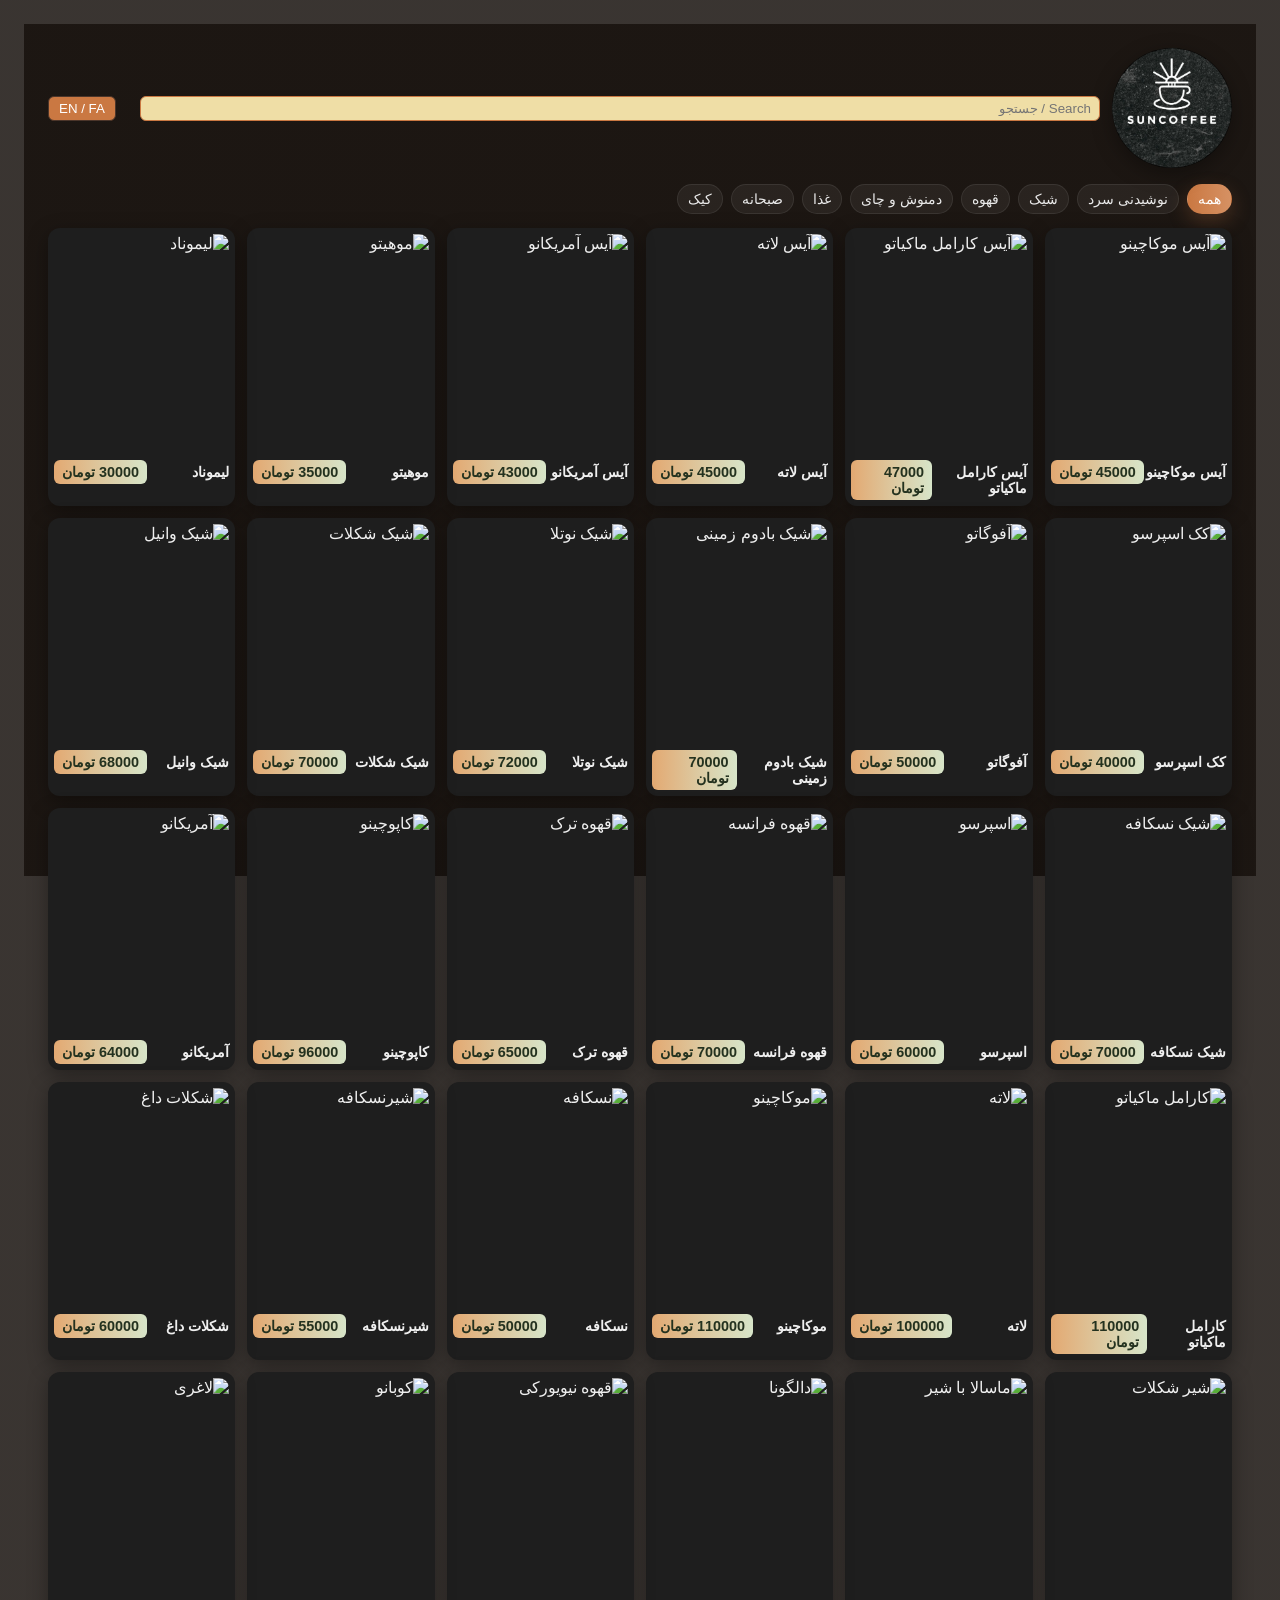
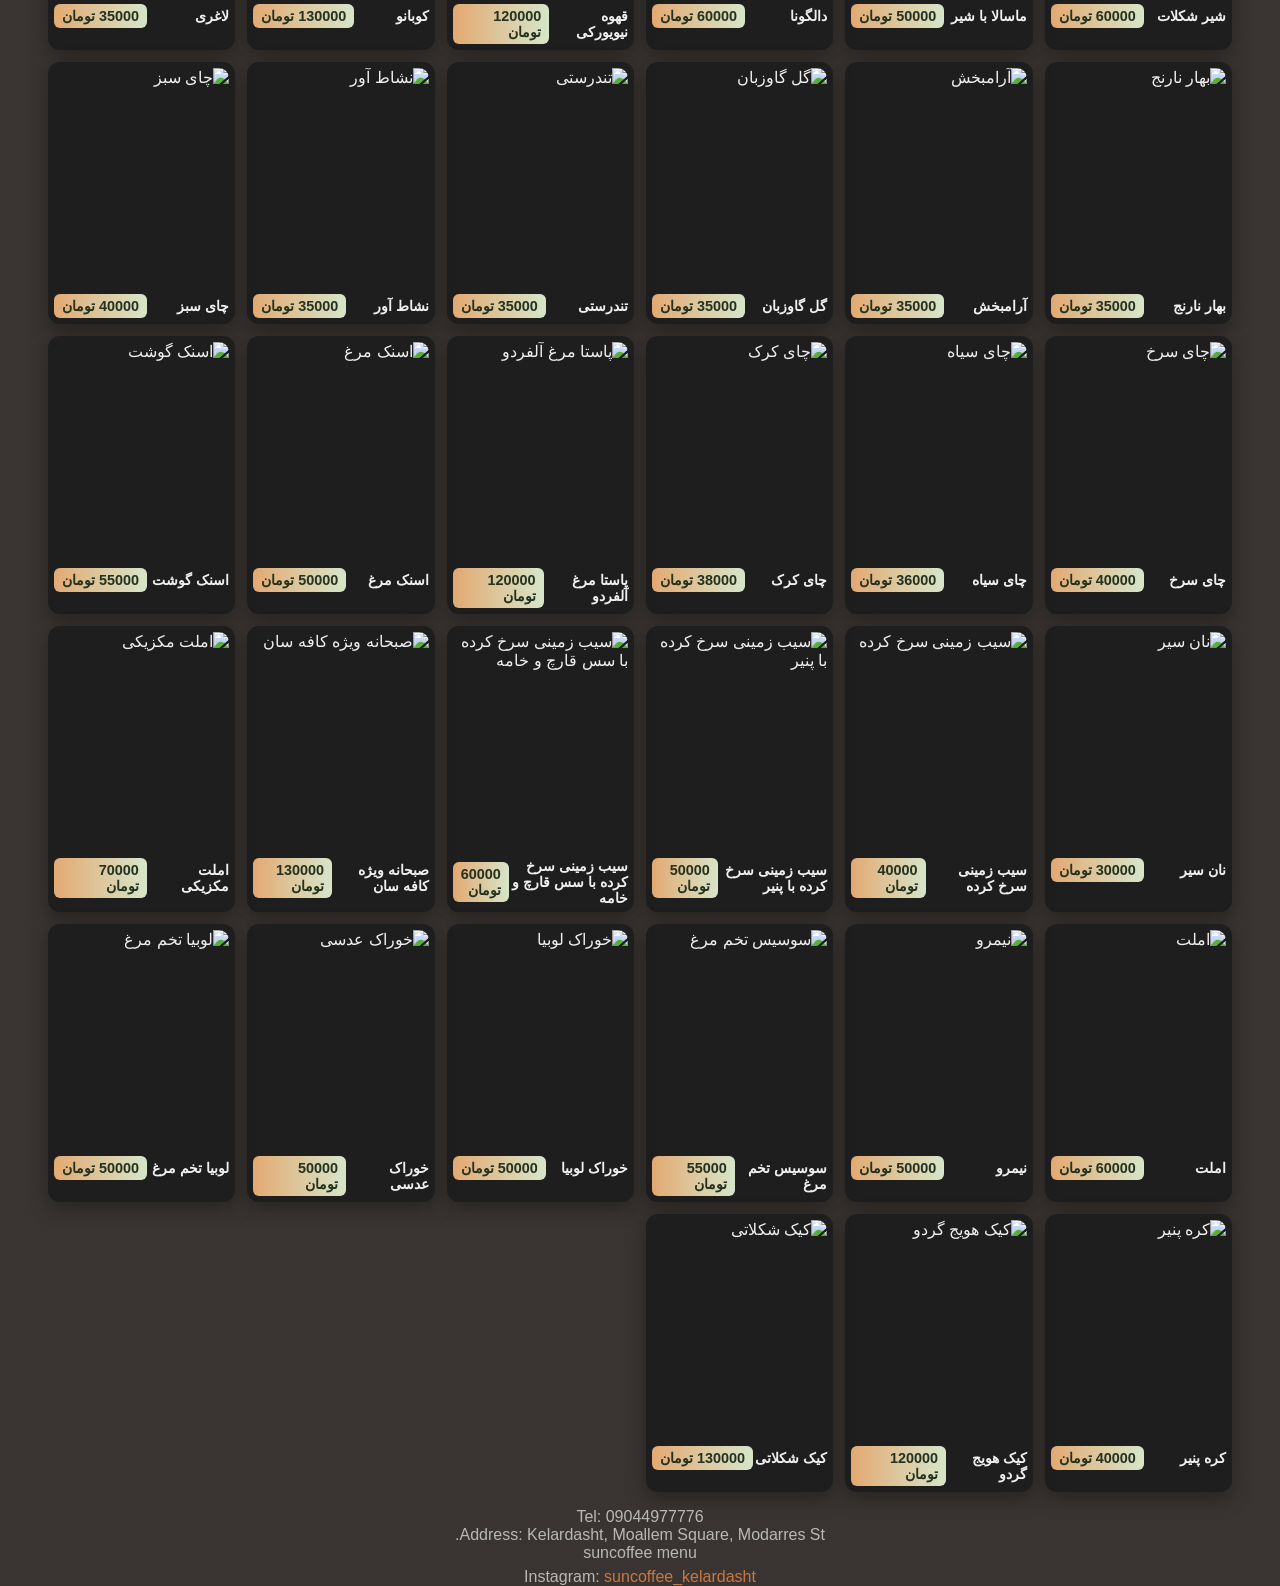
==== cafe menu final/index.html @ 5ab1ebdb "Add files via upload" ====
<!DOCTYPE html>
<html lang="fa" dir="rtl">
<head>
<meta charset="UTF-8">
<meta name="viewport" content="width=device-width, initial-scale=1.0">
<title>Suncoffee Menu</title>
<link rel="stylesheet" href="style.css">
</head>
<body>

<header class="top">
  <img src="images/logo.jpg" alt="SunCoffee Logo" class="logo">

  <input id="search" type="text" placeholder="Search / جستجو">
  
  <button id="langToggle">EN / FA</button>
</header>

<div class="category-row" id="cats">
  <div class="cat active" data-cat="all" data-cat-fa="همه" data-en="All">همه</div>
  <div class="cat" data-cat="cold" data-cat-fa="نوشیدنی سرد" data-en="Cold Drinks">نوشیدنی سرد</div>
  <div class="cat" data-cat="shake" data-cat-fa="شیک" data-en="Shake">شیک</div>
  <div class="cat" data-cat="coffee" data-cat-fa="قهوه" data-en="Coffee">قهوه</div>
  <div class="cat" data-cat="tea" data-cat-fa="دمنوش و چای" data-en="Tea">دمنوش و چای</div>
  <div class="cat" data-cat="food" data-cat-fa="غذا" data-en="Food">غذا</div>
  <div class="cat" data-cat="breakfast" data-cat-fa="صبحانه" data-en="Breakfast">صبحانه</div>
  <div class="cat" data-cat="cake" data-cat-fa="کیک" data-en="Cake">کیک</div>
</div>

<div class="grid" id="grid"></div>

<footer>
  <div>Tel: 09044977776</div>
  <div>Address: Kelardasht, Moallem Square, Modarres St.</div>
  <div>suncoffee menu</div>
  <div style="margin-top:6px;">
    Instagram: <a href="https://instagram.com/suncoffee_kelardasht" target="_blank" style="color:var(--tan); text-decoration:none;">suncoffee_kelardasht</a>
  </div>
</footer>

<script src="menu.js"></script>
</body>
</html>
---- cafe menu final/style.css ----
:root{
  --brown:#4B352A;
  --tan:#CA7842;
  --mint:#e3a972;
  --cream:#efdea6;
  --bg:#0f0f0f;
  --surface:#171717;
  --card:#1e1e1e;
  --muted:#cfcfcf;
  --text:#efefef;
  --shadow:0 6px 20px rgba(0,0,0,.35);
}

*{box-sizing:border-box}
html,body{
  height:100%;
  margin:0;
  padding:24px;
  font-family:Tahoma, "Segoe UI", Roboto, sans-serif;
  direction:rtl;
  color:var(--text);
  -webkit-font-smoothing:antialiased;
  background: linear-gradient(rgba(23,17,13,.85), rgba(23,17,13,.85)),
              url('images/coffee beans.jpg') no-repeat center center fixed;
  background-size: cover;
}

header.top{
  display:flex;
  align-items:center;
  justify-content:center;
  gap:12px;
  flex-wrap:wrap;
  margin-bottom:16px;
  position:relative;
}

header.top .logo{
  width:120px;
  height:120px;
  border-radius:60px;
  object-fit:cover;
  box-shadow:var(--shadow);
}

#search{
  margin-left:12px;
  padding:4px 8px;
  border-radius:6px;
  border:1px solid var(--tan);
  background-color: var(--cream);
  color: var(--brown);
  transition: all 0.3s ease;
  flex:1;
  min-width:150px;
}

#search:focus{
  outline:none;
  border-color: var(--mint);
  box-shadow:0 0 6px var(--mint);
}

#langToggle{
  background-color: var(--tan);
  color:#fff;
  border: 1px solid var(--brown);
  border-radius:6px;
  padding:4px 10px;
  cursor:pointer;
  transition: all 0.3s ease;
}

#langToggle:hover,
#search:hover{
  background-color: var(--brown);
  color: var(--cream);
  border-color: var(--mint);
}

.insta-btn{
  display:flex;
  align-items:center;
  gap:4px;
  background-color: #CA7842;
  color:#fff;
  border-radius:6px;
  padding:4px 8px;
  text-decoration:none;
  font-size:0.9rem;
  transition:0.3s;
}

.insta-btn img{
  width:20px;
  height:20px;
}

.insta-btn:hover{
  background-color: var(--brown);
  color: var(--cream);
}

.category-row{
  display:flex;
  gap:8px;
  flex-wrap:wrap;
  margin:6px 0 14px;
}

.cat{
  padding:6px 10px;
  border-radius:999px;
  background:rgba(255,255,255,0.06);
  cursor:pointer;
  border:1px solid rgba(255,255,255,.08);
  color:#eaeaea;
  font-size:0.9rem;
  transition: all 0.3s ease;
}

.cat:hover{background:rgba(255,255,255,.1)}

.cat.active{
  background:linear-gradient(90deg,var(--tan),#d69163);
  color:#fff;
  border-color:transparent;
  box-shadow:0 8px 20px rgba(202,120,66,.25);
}

.grid{
  display:grid;
  grid-template-columns:repeat(auto-fill,minmax(180px,1fr));
  gap:12px;
}

.card{
  background:var(--card);
  border-radius:12px;
  padding:6px;
  box-shadow:var(--shadow);
  overflow:hidden;
  transition:transform .3s ease, box-shadow .3s ease;
}

.card:hover{
  transform:translateY(-5px) scale(1.03);
  box-shadow:0 12px 25px rgba(0,0,0,.3);
}

.thumb{
  width:100%;
  height:220px;
  border-radius:10px;
  object-fit:cover;
  display:block;
}

.meta{
  display:flex;
  justify-content:space-between;
  align-items:center;
  margin-top:6px;
  font-size:0.9rem;
}

.title{font-weight:700}

.price{
  background:linear-gradient(90deg,var(--mint),#d7e5c9);
  padding:4px 8px;
  border-radius:6px;
  font-weight:700;
  color:#24321f;
}

footer{
  text-align:center;
  color:#b8b8b8;
  margin-top:16px;
}

@media (max-width:600px){
  body{padding:12px}
  .grid{grid-template-columns:1fr;gap:10px}
  .card{padding:6px}
  header.top{
    flex-direction:column;
    align-items:center;
  }
  #search{width:100%; flex:none; margin:6px 0}
  #langToggle{width:100%; margin:6px 0}
  .insta-btn{width:100%; justify-content:center; margin:6px 0;}
}
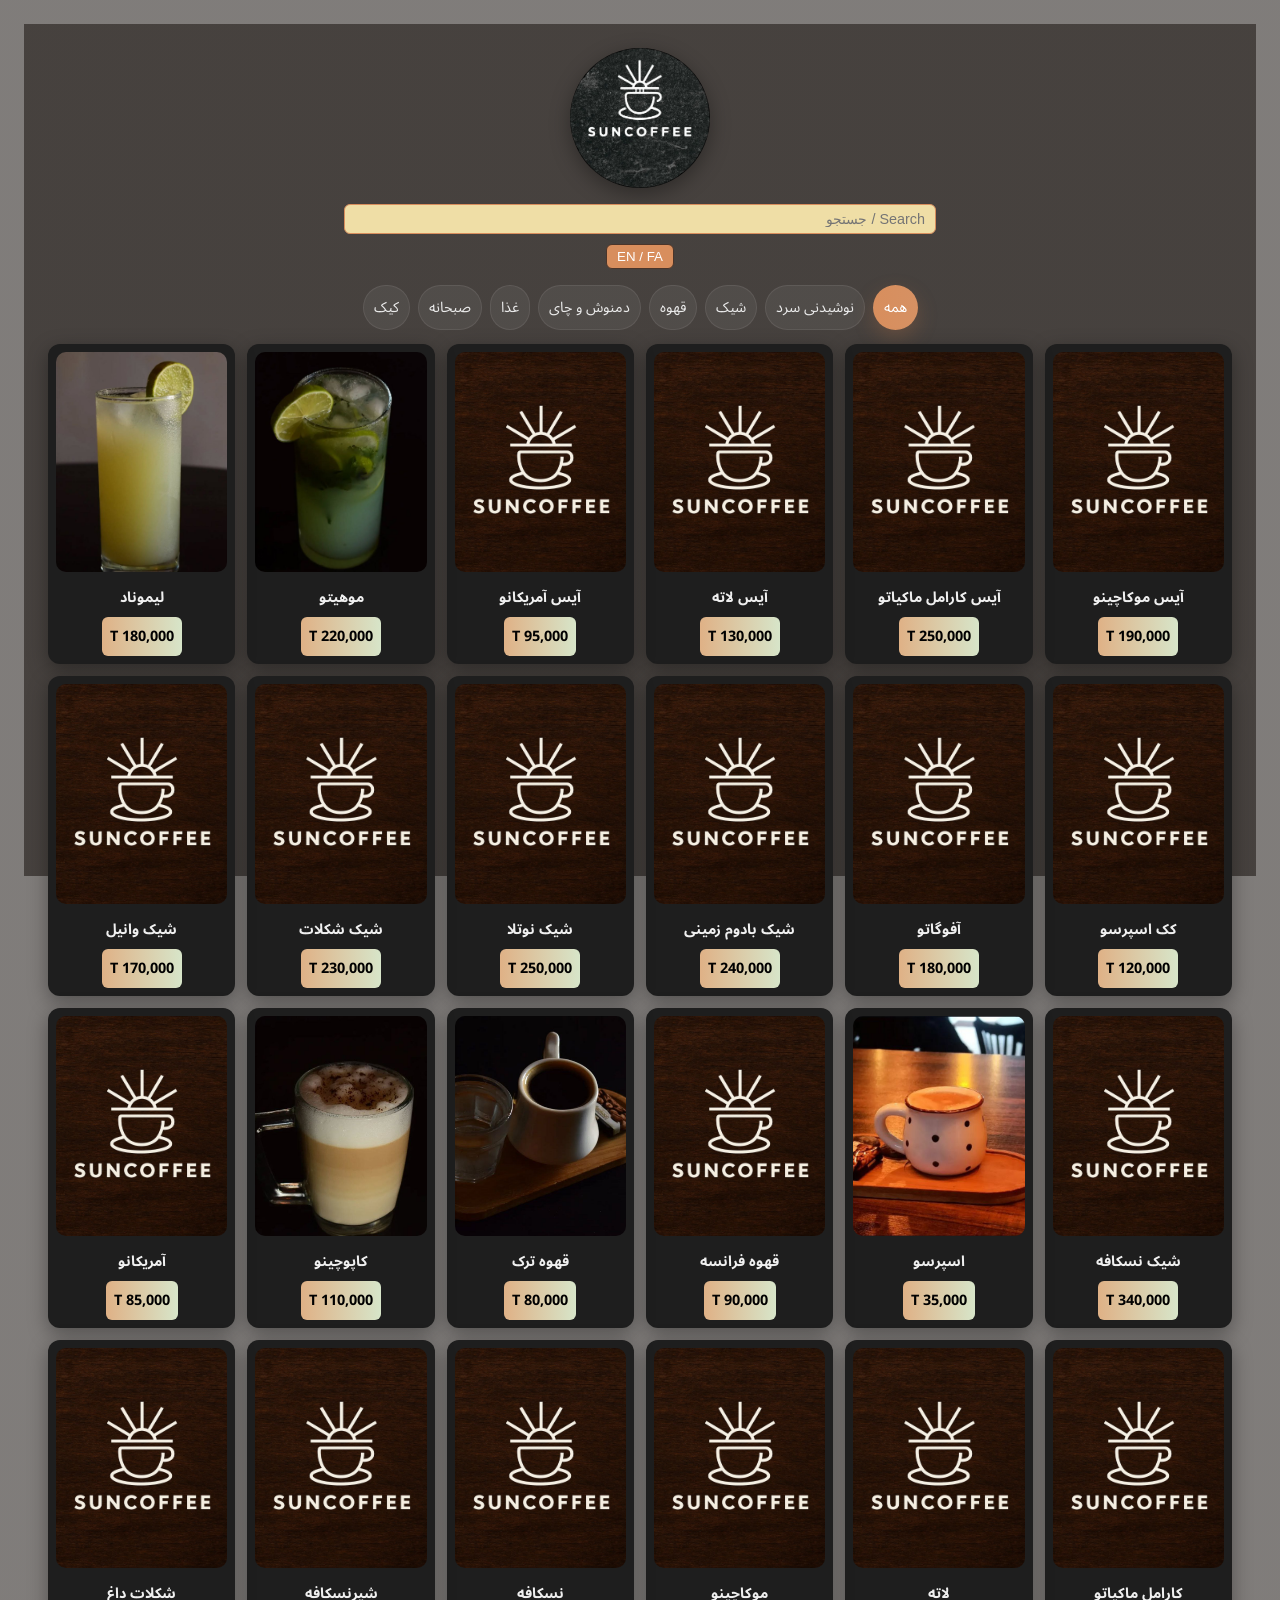
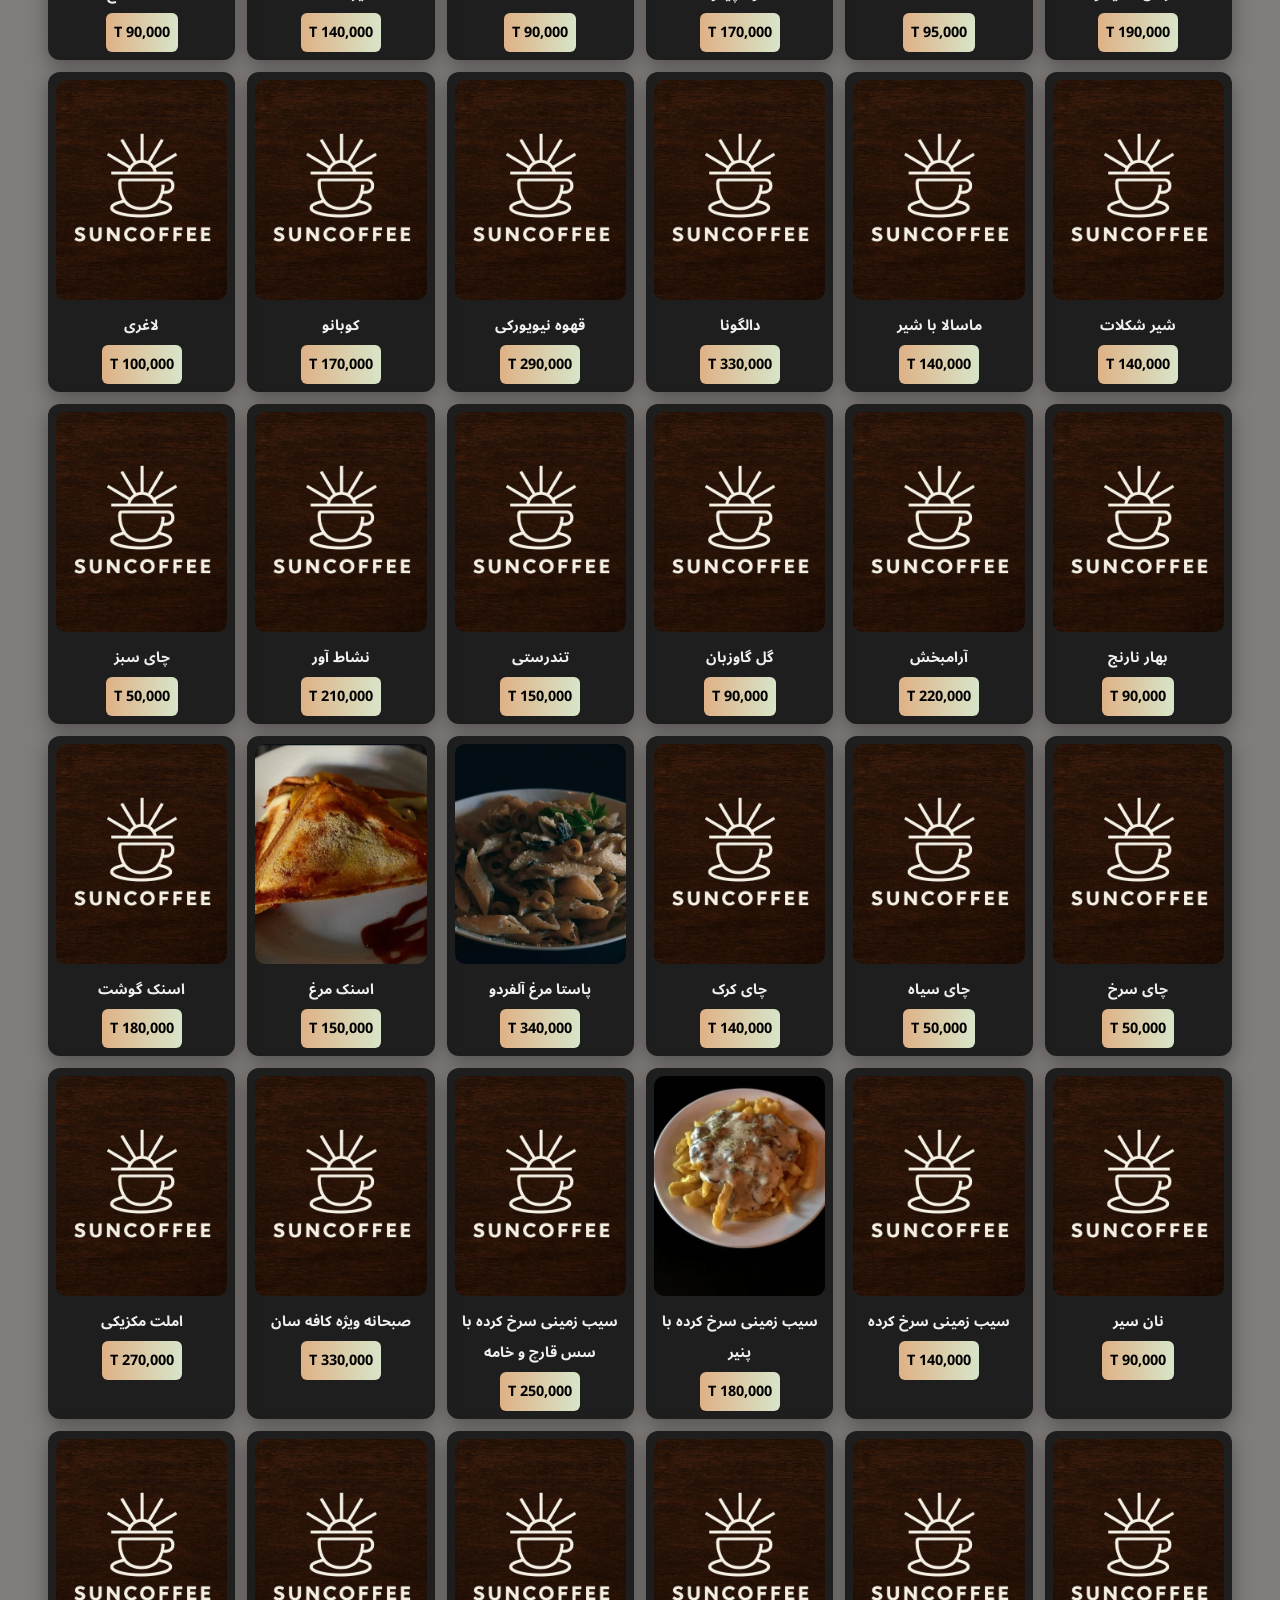
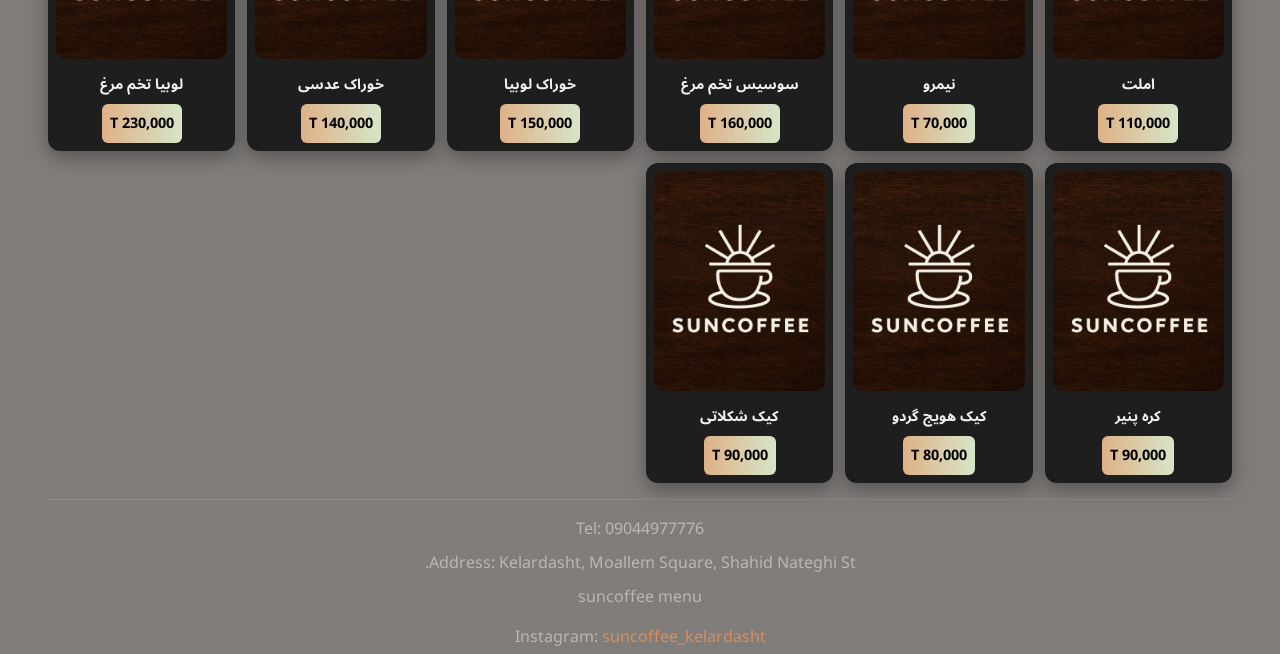
==== commit f5c4ba62: "Add files via upload" ====
--- a/cafe menu final/index.html
+++ b/cafe menu final/index.html
@@ -31,7 +31,7 @@
 
 <footer>
   <div>Tel: 09044977776</div>
-  <div>Address: Kelardasht, Moallem Square, Modarres St.</div>
+  <div>Address: Kelardasht, Moallem Square, Shahid Nateghi St.</div>
   <div>suncoffee menu</div>
   <div style="margin-top:6px;">
     Instagram: <a href="https://instagram.com/suncoffee_kelardasht" target="_blank" style="color:var(--tan); text-decoration:none;">suncoffee_kelardasht</a>
--- a/cafe menu final/style.css
+++ b/cafe menu final/style.css
@@ -1,194 +1,244 @@
-:root{
-  --brown:#4B352A;
-  --tan:#CA7842;
-  --mint:#e3a972;
-  --cream:#efdea6;
-  --bg:#0f0f0f;
-  --surface:#171717;
-  --card:#1e1e1e;
-  --muted:#cfcfcf;
-  --text:#efefef;
-  --shadow:0 6px 20px rgba(0,0,0,.35);
-}
-
-*{box-sizing:border-box}
-html,body{
-  height:100%;
-  margin:0;
-  padding:24px;
-  font-family:Tahoma, "Segoe UI", Roboto, sans-serif;
-  direction:rtl;
-  color:var(--text);
-  -webkit-font-smoothing:antialiased;
-  background: linear-gradient(rgba(23,17,13,.85), rgba(23,17,13,.85)),
-              url('images/coffee beans.jpg') no-repeat center center fixed;
+/* ===== Fonts ===== */
+@import url('https://fonts.googleapis.com/css2?family=Noto+Sans+Arabic:wght@400;700&display=swap');
+
+/* ===== Root Colors ===== */
+:root {
+  --brown: #4B352A;
+  --tan: #d88e5d;
+  --mint: #dfb186;
+  --cream: #efdea6;
+  --bg: #0f0f0f;
+  --surface: #171717;
+  --card: #1e1e1e;
+  --muted: #cfcfcf;
+  --text: #efefef;
+  --shadow: 0 6px 20px rgba(0, 0, 0, .35);
+}
+
+/* ===== Reset ===== */
+* {
+  box-sizing: border-box;
+}
+html,
+body {
+  height: 100%;
+  margin: 0;
+  padding: 24px;
+  font-family: 'Noto Sans Arabic', Tahoma, "Segoe UI", Roboto, sans-serif;
+  direction: rtl;
+  color: var(--text);
+  -webkit-font-smoothing: antialiased;
+  background: linear-gradient(rgba(23, 17, 13, .55), rgba(23, 17, 13, .55)),
+    url('images/coffee beans.jpg') no-repeat center center fixed;
   background-size: cover;
 }
 
-header.top{
-  display:flex;
-  align-items:center;
-  justify-content:center;
-  gap:12px;
-  flex-wrap:wrap;
-  margin-bottom:16px;
-  position:relative;
-}
-
-header.top .logo{
-  width:120px;
-  height:120px;
-  border-radius:60px;
-  object-fit:cover;
-  box-shadow:var(--shadow);
-}
-
-#search{
-  margin-left:12px;
-  padding:4px 8px;
-  border-radius:6px;
-  border:1px solid var(--tan);
+/* ===== Header ===== */
+header.top {
+  display: flex;
+  flex-direction: column;
+  align-items: center;
+  justify-content: center;
+  gap: 10px;
+  margin-bottom: 16px;
+  position: relative;
+}
+
+header.top .logo {
+  width: 140px;
+  height: 140px;
+  border-radius: 70px;
+  object-fit: cover;
+  box-shadow: var(--shadow);
+}
+
+#search {
+  width: 50%;
+  min-width: 180px;
+  margin-top: 6px;
+  padding: 6px 10px;
+  border-radius: 6px;
+  border: 1px solid var(--tan);
   background-color: var(--cream);
   color: var(--brown);
   transition: all 0.3s ease;
-  flex:1;
-  min-width:150px;
-}
-
-#search:focus{
-  outline:none;
+  font-size: 0.9rem;
+}
+
+#search:focus {
+  outline: none;
   border-color: var(--mint);
-  box-shadow:0 0 6px var(--mint);
-}
-
-#langToggle{
+  box-shadow: 0 0 6px var(--mint);
+}
+
+#langToggle {
   background-color: var(--tan);
-  color:#fff;
+  color: #fff;
   border: 1px solid var(--brown);
-  border-radius:6px;
-  padding:4px 10px;
-  cursor:pointer;
+  border-radius: 6px;
+  padding: 4px 10px;
+  cursor: pointer;
   transition: all 0.3s ease;
 }
 
 #langToggle:hover,
-#search:hover{
+#search:hover {
   background-color: var(--brown);
   color: var(--cream);
   border-color: var(--mint);
 }
 
-.insta-btn{
-  display:flex;
-  align-items:center;
-  gap:4px;
+/* ===== Instagram Button ===== */
+.insta-btn {
+  display: flex;
+  align-items: center;
+  gap: 4px;
   background-color: #CA7842;
-  color:#fff;
-  border-radius:6px;
-  padding:4px 8px;
-  text-decoration:none;
-  font-size:0.9rem;
-  transition:0.3s;
-}
-
-.insta-btn img{
-  width:20px;
-  height:20px;
-}
-
-.insta-btn:hover{
+  color: #fff;
+  border-radius: 6px;
+  padding: 4px 8px;
+  text-decoration: none;
+  font-size: 0.9rem;
+  transition: 0.3s;
+}
+
+.insta-btn img {
+  width: 20px;
+  height: 20px;
+}
+
+.insta-btn:hover {
   background-color: var(--brown);
   color: var(--cream);
 }
 
-.category-row{
-  display:flex;
-  gap:8px;
-  flex-wrap:wrap;
-  margin:6px 0 14px;
-}
-
-.cat{
-  padding:6px 10px;
-  border-radius:999px;
-  background:rgba(255,255,255,0.06);
-  cursor:pointer;
-  border:1px solid rgba(255,255,255,.08);
-  color:#eaeaea;
-  font-size:0.9rem;
+/* ===== Categories ===== */
+.category-row {
+  display: flex;
+  gap: 8px;
+  flex-wrap: wrap;
+  margin: 6px 0 14px;
+  justify-content: center;
+}
+
+.cat {
+  padding: 6px 10px;
+  border-radius: 999px;
+  background: rgba(255, 255, 255, 0.06);
+  cursor: pointer;
+  border: 1px solid rgba(255, 255, 255, .08);
+  color: #eaeaea;
+  font-size: 0.9rem;
   transition: all 0.3s ease;
 }
 
-.cat:hover{background:rgba(255,255,255,.1)}
-
-.cat.active{
-  background:linear-gradient(90deg,var(--tan),#d69163);
-  color:#fff;
-  border-color:transparent;
-  box-shadow:0 8px 20px rgba(202,120,66,.25);
-}
-
-.grid{
-  display:grid;
-  grid-template-columns:repeat(auto-fill,minmax(180px,1fr));
-  gap:12px;
-}
-
-.card{
-  background:var(--card);
-  border-radius:12px;
-  padding:6px;
-  box-shadow:var(--shadow);
-  overflow:hidden;
-  transition:transform .3s ease, box-shadow .3s ease;
-}
-
-.card:hover{
-  transform:translateY(-5px) scale(1.03);
-  box-shadow:0 12px 25px rgba(0,0,0,.3);
-}
-
-.thumb{
-  width:100%;
-  height:220px;
-  border-radius:10px;
-  object-fit:cover;
-  display:block;
-}
-
-.meta{
-  display:flex;
-  justify-content:space-between;
-  align-items:center;
-  margin-top:6px;
-  font-size:0.9rem;
-}
-
-.title{font-weight:700}
-
-.price{
-  background:linear-gradient(90deg,var(--mint),#d7e5c9);
-  padding:4px 8px;
-  border-radius:6px;
-  font-weight:700;
-  color:#24321f;
-}
-
-footer{
-  text-align:center;
-  color:#b8b8b8;
-  margin-top:16px;
-}
-
-@media (max-width:600px){
-  body{padding:12px}
-  .grid{grid-template-columns:1fr;gap:10px}
-  .card{padding:6px}
-  header.top{
-    flex-direction:column;
-    align-items:center;
-  }
-  #search{width:100%; flex:none; margin:6px 0}
-  #langToggle{width:100%; margin:6px 0}
-  .insta-btn{width:100%; justify-content:center; margin:6px 0;}
-}
+.cat:hover {
+  background: rgba(255, 255, 255, .1);
+}
+
+.cat.active {
+  background: linear-gradient(90deg, var(--tan), #d69163);
+  color: #fff;
+  border-color: transparent;
+  box-shadow: 0 8px 20px rgba(202, 120, 66, .25);
+}
+
+/* ===== Grid & Cards ===== */
+.grid {
+  display: grid;
+  grid-template-columns: repeat(auto-fill, minmax(180px, 1fr));
+  gap: 12px;
+}
+
+.card {
+  background: var(--card);
+  border-radius: 12px;
+  padding: 8px;
+  box-shadow: var(--shadow);
+  overflow: hidden;
+  transition: transform .3s ease, box-shadow .3s ease;
+  display: flex;
+  flex-direction: column;
+  font-family: 'Noto Sans Arabic', sans-serif;
+}
+
+.card:hover {
+  transform: translateY(-5px) scale(1.03);
+  box-shadow: 0 12px 25px rgba(0, 0, 0, .3);
+}
+
+.thumb {
+  width: 100%;
+  height: 220px;
+  border-radius: 10px;
+  object-fit: cover;
+  display: block;
+}
+
+.meta {
+  display: flex;
+  flex-direction: column;
+  align-items: center;
+  justify-content: center;
+  gap: 4px;
+  margin-top: 6px;
+  font-size: 0.9rem;
+}
+
+/* ===== Swap Item Name and Price ===== */
+.title {
+  font-weight: 700;
+  text-align: center;
+  margin-top: 4px;
+  order: -1; /* اسم آیتم بالای قیمت */
+}
+
+.price {
+  background: linear-gradient(90deg, var(--mint), #d7e5c9);
+  padding: 4px 8px;
+  border-radius: 6px;
+  font-weight: 700;
+  color: #010101;
+  text-align: center;
+  order: 1; /* قیمت پایین */
+}
+
+/* ===== Footer ===== */
+footer {
+  text-align: center;
+  color: #b8b8b8;
+  margin-top: 16px;
+  padding-top: 12px;
+  border-top: 1px solid rgba(255, 255, 255, .1);
+}
+
+/* ===== Responsive ===== */
+@media (max-width: 600px) {
+  body {
+    padding: 12px;
+  }
+  .grid {
+    grid-template-columns: 1fr;
+    gap: 10px;
+  }
+  .card {
+    padding: 6px;
+  }
+  header.top .logo {
+    width: 120px;
+    height: 120px;
+  }
+  #search {
+    width: 100%;
+    margin: 6px 0;
+  }
+  #langToggle {
+    width: 100%;
+    margin: 6px 0;
+  }
+  .insta-btn {
+    width: 100%;
+    justify-content: center;
+    margin: 6px 0;
+  }
+}
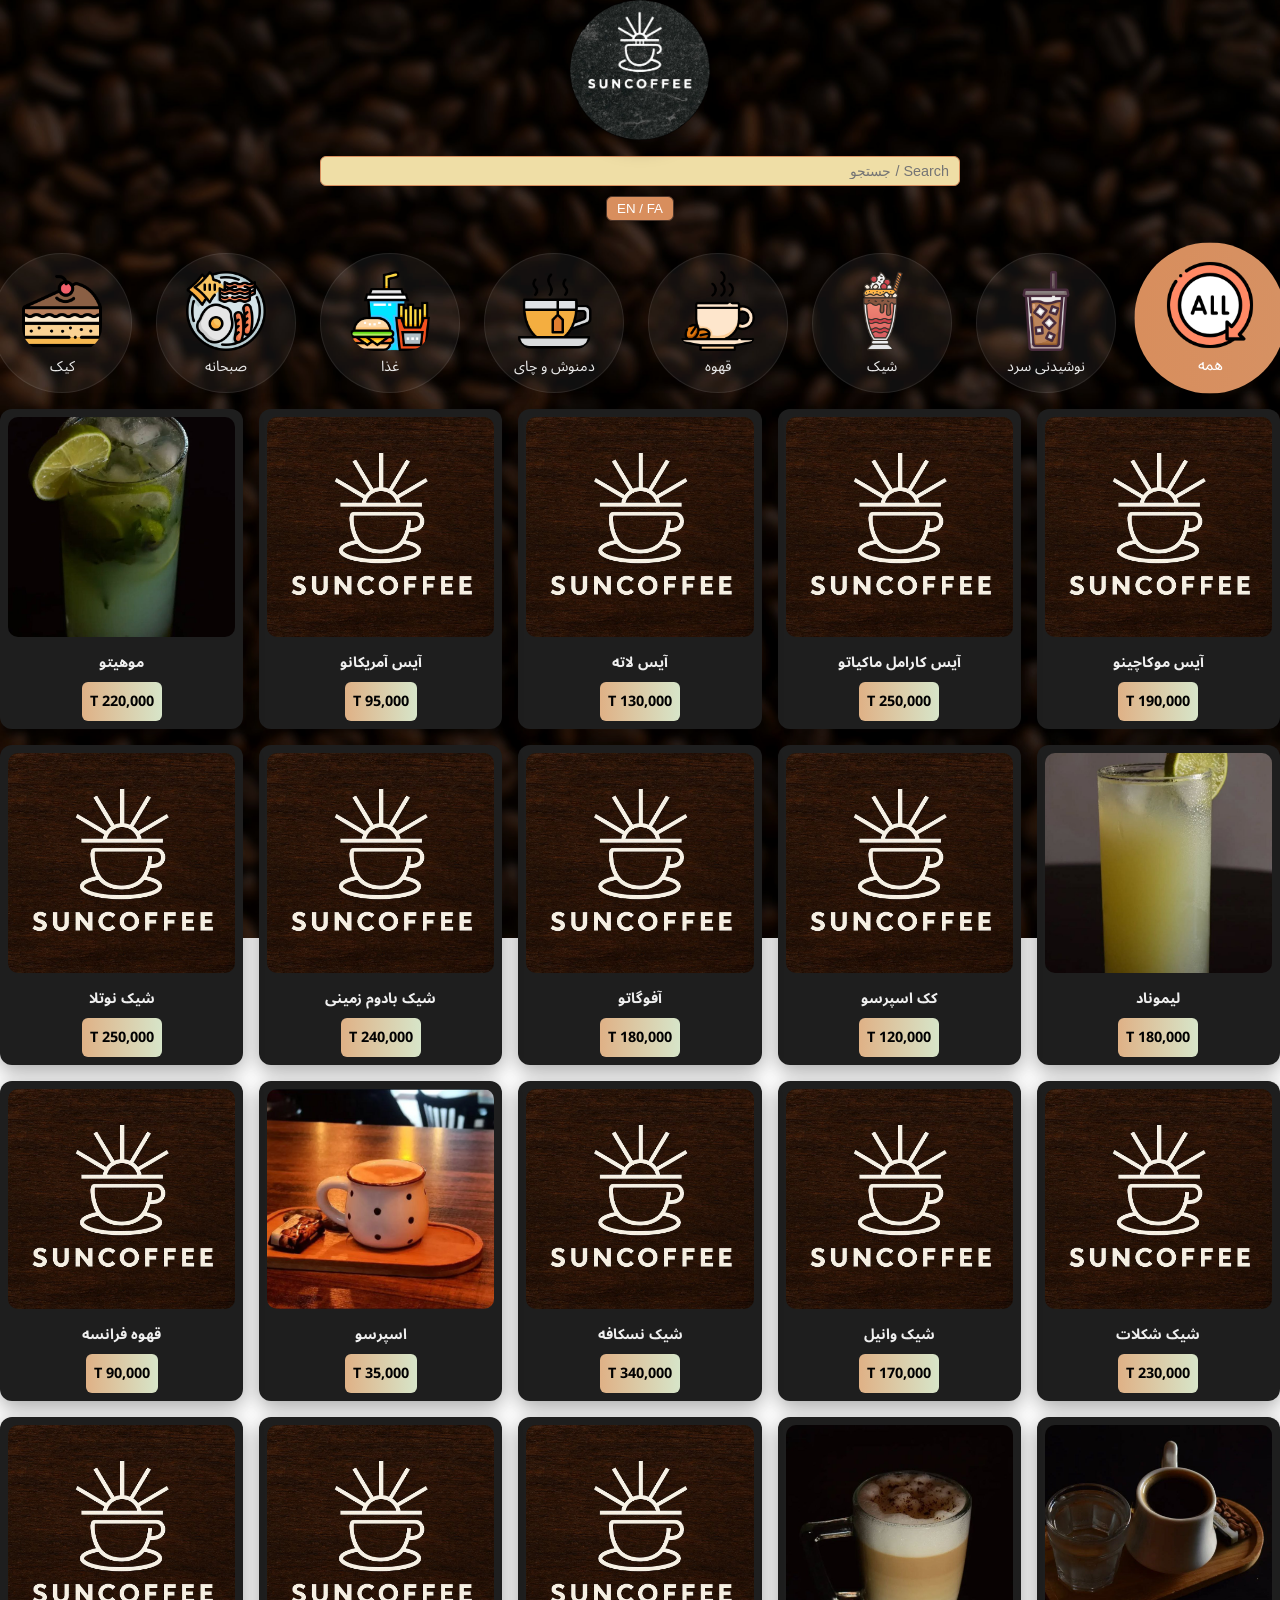
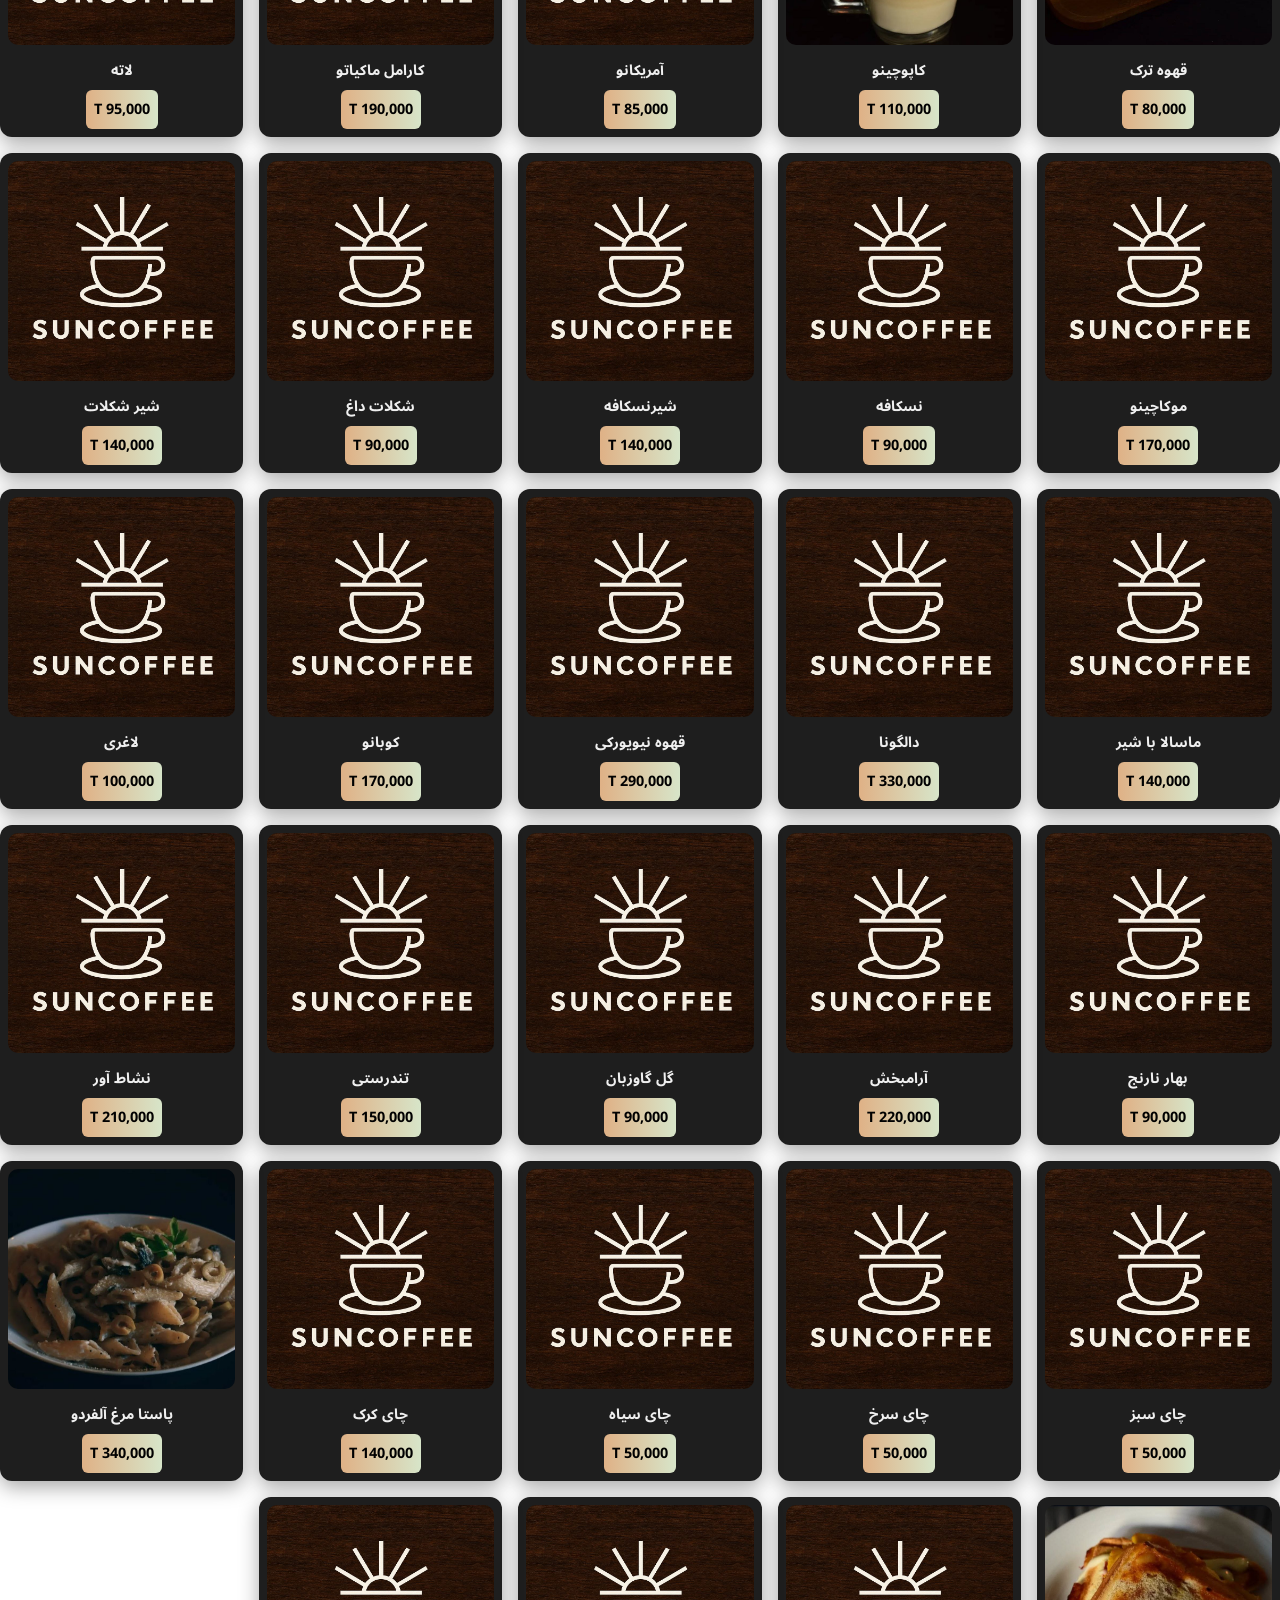
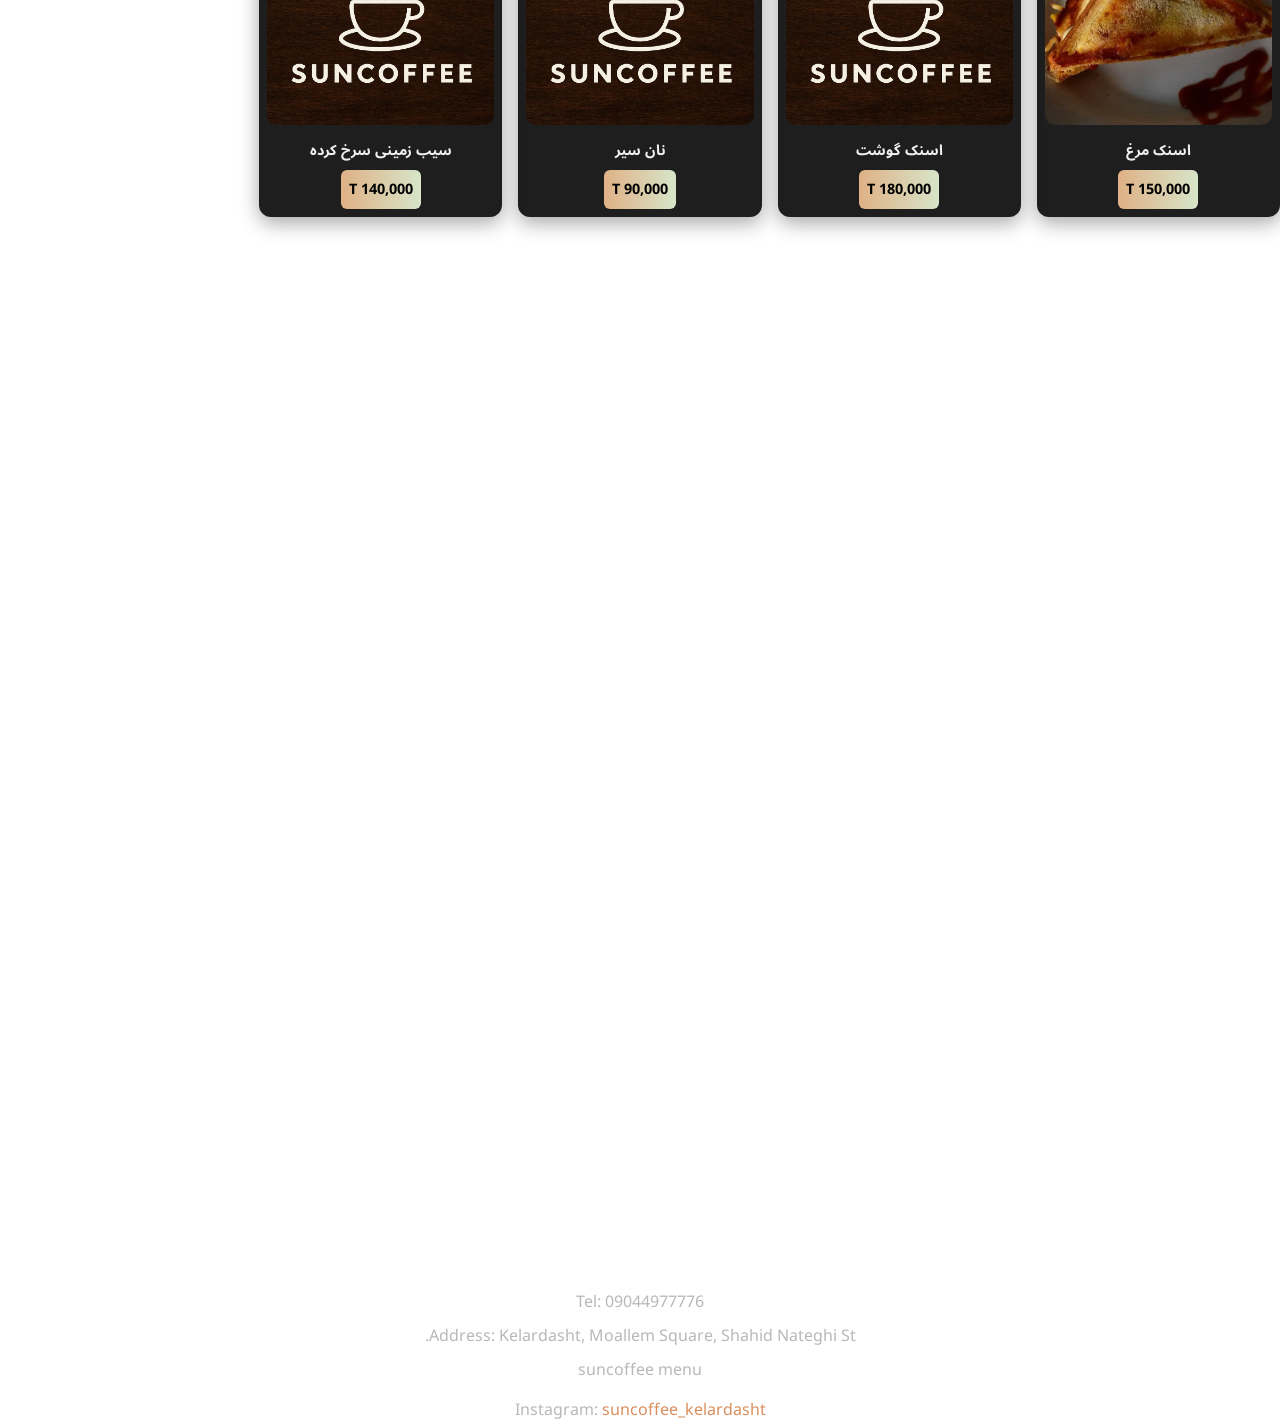
==== commit 8d57cd9d: "Add files via upload" ====
--- a/cafe menu final/index.html
+++ b/cafe menu final/index.html
@@ -17,14 +17,45 @@
 </header>
 
 <div class="category-row" id="cats">
-  <div class="cat active" data-cat="all" data-cat-fa="همه" data-en="All">همه</div>
-  <div class="cat" data-cat="cold" data-cat-fa="نوشیدنی سرد" data-en="Cold Drinks">نوشیدنی سرد</div>
-  <div class="cat" data-cat="shake" data-cat-fa="شیک" data-en="Shake">شیک</div>
-  <div class="cat" data-cat="coffee" data-cat-fa="قهوه" data-en="Coffee">قهوه</div>
-  <div class="cat" data-cat="tea" data-cat-fa="دمنوش و چای" data-en="Tea">دمنوش و چای</div>
-  <div class="cat" data-cat="food" data-cat-fa="غذا" data-en="Food">غذا</div>
-  <div class="cat" data-cat="breakfast" data-cat-fa="صبحانه" data-en="Breakfast">صبحانه</div>
-  <div class="cat" data-cat="cake" data-cat-fa="کیک" data-en="Cake">کیک</div>
+  <div class="cat active" data-cat="all" data-cat-fa="همه" data-en="All">
+    <img src="images/logo-all.png" alt="logo" class="cat-logo">
+    <span class="cat-text">همه</span>
+  </div>
+
+  <div class="cat" data-cat="cold" data-cat-fa="نوشیدنی سرد" data-en="Cold Drinks">
+    <img src="images/logo-cold.png" alt="logo" class="cat-logo">
+    <span class="cat-text">نوشیدنی سرد</span>
+  </div>
+
+  <div class="cat" data-cat="shake" data-cat-fa="شیک" data-en="Shake">
+    <img src="images/logo-shake.png" alt="logo" class="cat-logo">
+    <span class="cat-text">شیک</span>
+  </div>
+
+  <div class="cat" data-cat="coffee" data-cat-fa="قهوه" data-en="Coffee">
+    <img src="images/logo-coffee.png" alt="logo" class="cat-logo">
+    <span class="cat-text">قهوه</span>
+  </div>
+
+  <div class="cat" data-cat="tea" data-cat-fa="دمنوش و چای" data-en="Tea">
+    <img src="images/logo-tea.png" alt="logo" class="cat-logo">
+    <span class="cat-text">دمنوش و چای</span>
+  </div>
+
+  <div class="cat" data-cat="food" data-cat-fa="غذا" data-en="Food">
+    <img src="images/logo-food.png" alt="logo" class="cat-logo">
+    <span class="cat-text">غذا</span>
+  </div>
+
+  <div class="cat" data-cat="breakfast" data-cat-fa="صبحانه" data-en="Breakfast">
+    <img src="images/logo-breakfast.png" alt="logo" class="cat-logo">
+    <span class="cat-text">صبحانه</span>
+  </div>
+
+  <div class="cat" data-cat="cake" data-cat-fa="کیک" data-en="Cake">
+    <img src="images/logo-cake.png" alt="logo" class="cat-logo">
+    <span class="cat-text">کیک</span>
+  </div>
 </div>
 
 <div class="grid" id="grid"></div>
@@ -40,4 +71,4 @@
 
 <script src="menu.js"></script>
 </body>
-</html>
+</html> 
--- a/cafe menu final/style.css
+++ b/cafe menu final/style.css
@@ -7,6 +7,7 @@
   --tan: #d88e5d;
   --mint: #dfb186;
   --cream: #efdea6;
+
   --bg: #0f0f0f;
   --surface: #171717;
   --card: #1e1e1e;
@@ -19,19 +20,36 @@
 * {
   box-sizing: border-box;
 }
-html,
-body {
-  height: 100%;
+html, body {
   margin: 0;
-  padding: 24px;
+  padding: 0;
+  min-height: 100vh; /* ← مهم: حداقل ارتفاع صفحه */
   font-family: 'Noto Sans Arabic', Tahoma, "Segoe UI", Roboto, sans-serif;
   direction: rtl;
   color: var(--text);
   -webkit-font-smoothing: antialiased;
-  background: linear-gradient(rgba(23, 17, 13, .55), rgba(23, 17, 13, .55)),
-    url('images/coffee beans.jpg') no-repeat center center fixed;
+  background: url('images/coffee beans.jpg') no-repeat center center fixed;
   background-size: cover;
-}
+  overflow-x: hidden; /* جلوگیری از اسکرول افقی */
+}
+
+/* Gradient overlay */
+body::before {
+  content: "";
+  position: fixed; /* ثابت روی صفحه */
+  top: 0;
+  left: 0;
+  right: 0;
+  bottom: 0;
+  background: rgba(23, 17, 13, 0.55);
+  z-index: -1;
+}
+
+/* Container برای padding داخلی */
+.container {
+  padding: 24px;
+}
+
 
 /* ===== Header ===== */
 header.top {
@@ -49,12 +67,29 @@
   height: 140px;
   border-radius: 70px;
   object-fit: cover;
-  box-shadow: var(--shadow);
-}
+  box-shadow: 0 6px 20px rgba(0, 0, 0, 0.35); /* سایه اصلی */
+  position: relative;
+}
+
+/* لایه glow پشت لوگو */
+header.top .logo::after {
+  content: "";
+  position: absolute;
+  top: 50%;
+  left: 50%;
+  transform: translate(-50%, -50%);
+  width: 160px; /* کمی بزرگتر از لوگو */
+  height: 160px;
+  border-radius: 50%;
+  background: rgba(216, 142, 93, 0.3); /* رنگ دلخواه برای glow */
+  z-index: -1; /* پشت لوگو */
+  filter: blur(20px); /* محو کردن glow */
+}
+
 
 #search {
   width: 50%;
-  min-width: 180px;
+  min-width: 400px;
   margin-top: 6px;
   padding: 6px 10px;
   border-radius: 6px;
@@ -64,6 +99,9 @@
   transition: all 0.3s ease;
   font-size: 0.9rem;
 }
+#search {
+  caret-color: transparent; /* مخفی کردن caret */
+}
 
 #search:focus {
   outline: none;
@@ -113,13 +151,96 @@
 }
 
 /* ===== Categories ===== */
+/* ===== دسته‌ها / Categories ===== */
 .category-row {
   display: flex;
-  gap: 8px;
-  flex-wrap: wrap;
-  margin: 6px 0 14px;
+  gap: 24px;               /* فاصله بین کارت‌ها */
+  overflow-x: auto;        /* اسکرول فعال باشه */
+  padding: 16px 0;
+  -webkit-overflow-scrolling: touch;
+  scrollbar-width: none;   /* Firefox */
+}
+
+/* مخفی کردن scrollbar برای Webkit (Chrome, Safari) */
+.category-row::-webkit-scrollbar {
+  display: none;
+}
+
+
+.category-row::-webkit-scrollbar-thumb {
+  background: var(--tan);
+  border-radius: 3px;
+}
+
+.category-row::-webkit-scrollbar-track {
+  background: rgba(255,255,255,0.05);
+}
+
+/* هر کارت دایره‌ای */
+.cat {
+  flex: 0 0 auto;
+  width: 140px;             /* دایره بزرگتر */
+  height: 140px;
+  border-radius: 50%;
+  background: rgba(255,255,255,0.06);
+  border: 1px solid rgba(255,255,255,0.08);
+  display: flex;
+  flex-direction: column;
+  align-items: center;
   justify-content: center;
-}
+  gap: 8px;                 /* فاصله بین لوگو و متن */
+  padding: 10px;
+  box-sizing: border-box;
+  cursor: pointer;
+  transition: all 0.3s ease;
+  overflow: hidden;          /* متن از دایره بیرون نزنه */
+  text-align: center;
+}
+
+/* افکت hover و active */
+.cat:hover,
+.cat.active {
+  transform: translateY(-3px) scale(1.05);
+  box-shadow: 0 12px 25px rgba(0,0,0,0.3);
+  background: linear-gradient(90deg, var(--tan), #d69163);
+  color: #fff;
+}
+
+/* لوگو داخل کارت */
+.cat-logo {
+  width: 80px;       /* لوگو بزرگتر */
+  height: 80px;
+  border-radius: 30%;
+  object-fit: cover;
+  display: block;
+  margin: 0 auto;
+}
+
+/* متن داخل دایره */
+.cat-text {
+  font-size: 0.9rem; 
+  line-height: 1.1;
+  max-width: 100%;      /* متن داخل دایره */
+  word-break: break-word;
+  overflow: hidden;
+}
+
+/* برای container که scroll عمودی داشته باشه */
+.cat-container {
+  display: flex;
+  flex-direction: column;
+  overflow-y: auto;
+  max-height: 400px; /* ارتفاع container */
+  padding-right: 5px; /* فاصله از اسکرول */
+}
+
+.cat.active {
+  transform: translateY(-3px) scale(1.03);
+  box-shadow: 0 12px 25px rgba(0,0,0,0.3);
+  background: linear-gradient(90deg, var(--tan), #d69163);
+  color: #fff;
+}
+
 
 .cat {
   padding: 6px 10px;
@@ -131,6 +252,21 @@
   font-size: 0.9rem;
   transition: all 0.3s ease;
 }
+/* ===== Hover / Active روی دسته‌ها ===== */
+.cat:hover,
+.cat.active {
+  transform: translateY(-3px) scale(1.02);
+  box-shadow: 0 12px 25px rgba(0,0,0,0.3);
+  background: linear-gradient(90deg, var(--tan), #d69163);
+  color: #fff;
+  transition: transform 0.3s ease, box-shadow 0.3s ease, background 0.3s ease;
+}
+
+/* ===== Categories / حذف مستطیل آبی روی موبایل و focus ===== */
+.cat, button, input {
+  outline: none; /* حذف دور کلیک */
+  -webkit-tap-highlight-color: transparent; /* حذف رنگ آبی روی موبایل */
+}
 
 .cat:hover {
   background: rgba(255, 255, 255, .1);
@@ -146,27 +282,48 @@
 /* ===== Grid & Cards ===== */
 .grid {
   display: grid;
-  grid-template-columns: repeat(auto-fill, minmax(180px, 1fr));
-  gap: 12px;
-}
-
+  grid-template-columns: repeat(auto-fill, minmax(220px, 1fr)); /* کارت ثابت */
+  gap: 16px;
+}
+
+
+/* ===== Grid & Cards ===== */
+.grid {
+  display: grid;
+  grid-template-columns: repeat(auto-fill, minmax(220px, 1fr));
+  gap: 16px;
+}
+/* ===== کارت‌ها ===== */
 .card {
   background: var(--card);
   border-radius: 12px;
   padding: 8px;
   box-shadow: var(--shadow);
   overflow: hidden;
-  transition: transform .3s ease, box-shadow .3s ease;
   display: flex;
   flex-direction: column;
   font-family: 'Noto Sans Arabic', sans-serif;
-}
-
+  transition: transform 0.3s ease, box-shadow 0.3s ease, opacity 0.3s ease;
+  opacity: 0;
+  transform: translateY(20px);
+}
+
+/* کارت‌ها وقتی ظاهر می‌شوند */
+.card.show {
+  opacity: 1;
+  transform: translateY(0);
+}
+
+/* Hover نرم */
+.card.hovered,
 .card:hover {
-  transform: translateY(-5px) scale(1.03);
-  box-shadow: 0 12px 25px rgba(0, 0, 0, .3);
-}
-
+  transform: translateY(-5px) scale(1.05);
+  box-shadow: 0 12px 25px rgba(0,0,0,0.35);
+}
+
+
+
+/* تصاویر و متا */
 .thumb {
   width: 100%;
   height: 220px;
@@ -185,12 +342,11 @@
   font-size: 0.9rem;
 }
 
-/* ===== Swap Item Name and Price ===== */
 .title {
   font-weight: 700;
   text-align: center;
   margin-top: 4px;
-  order: -1; /* اسم آیتم بالای قیمت */
+  order: -1;
 }
 
 .price {
@@ -200,6 +356,69 @@
   font-weight: 700;
   color: #010101;
   text-align: center;
+  order: 1;
+}
+
+
+@keyframes fadeInUp {
+  to {
+    opacity: 1;
+    transform: translateY(0);
+  }
+}
+/* ===== Hover Effects (Fix) ===== */
+.cat:hover,
+.cat.active {
+  transform: translateY(-5px) scale(1.08);
+  box-shadow: 0 12px 25px rgba(0,0,0,0.35);
+  background: linear-gradient(90deg, var(--tan), #d69163);
+  color: #fff;
+  border-color: transparent;
+}
+
+.card:hover {
+  transform: translateY(-6px) scale(1.05);
+  box-shadow: 0 12px 25px rgba(0,0,0,0.35);
+}
+
+.card, .cat, button {
+  cursor: pointer;       /* موس دست میشه وقتی روی کارت یا دسته */
+  user-select: none;     /* متن انتخاب نمیشه */
+}
+
+.thumb {
+  width: 100%;
+  height: 220px;
+  border-radius: 10px;
+  object-fit: cover;
+  display: block;
+}
+
+.meta {
+  display: flex;
+  flex-direction: column;
+  align-items: center;
+  justify-content: center;
+  gap: 4px;
+  margin-top: 6px;
+  font-size: 0.9rem;
+}
+
+/* ===== Swap Item Name and Price ===== */
+.title {
+  font-weight: 700;
+  text-align: center;
+  margin-top: 4px;
+  order: -1; /* اسم آیتم بالای قیمت */
+}
+
+.price {
+  background: linear-gradient(90deg, var(--mint), #d7e5c9);
+  padding: 4px 8px;
+  border-radius: 6px;
+  font-weight: 700;
+  color: #010101;
+  text-align: center;
   order: 1; /* قیمت پایین */
 }
 
@@ -241,4 +460,4 @@
     justify-content: center;
     margin: 6px 0;
   }
-}
+}
